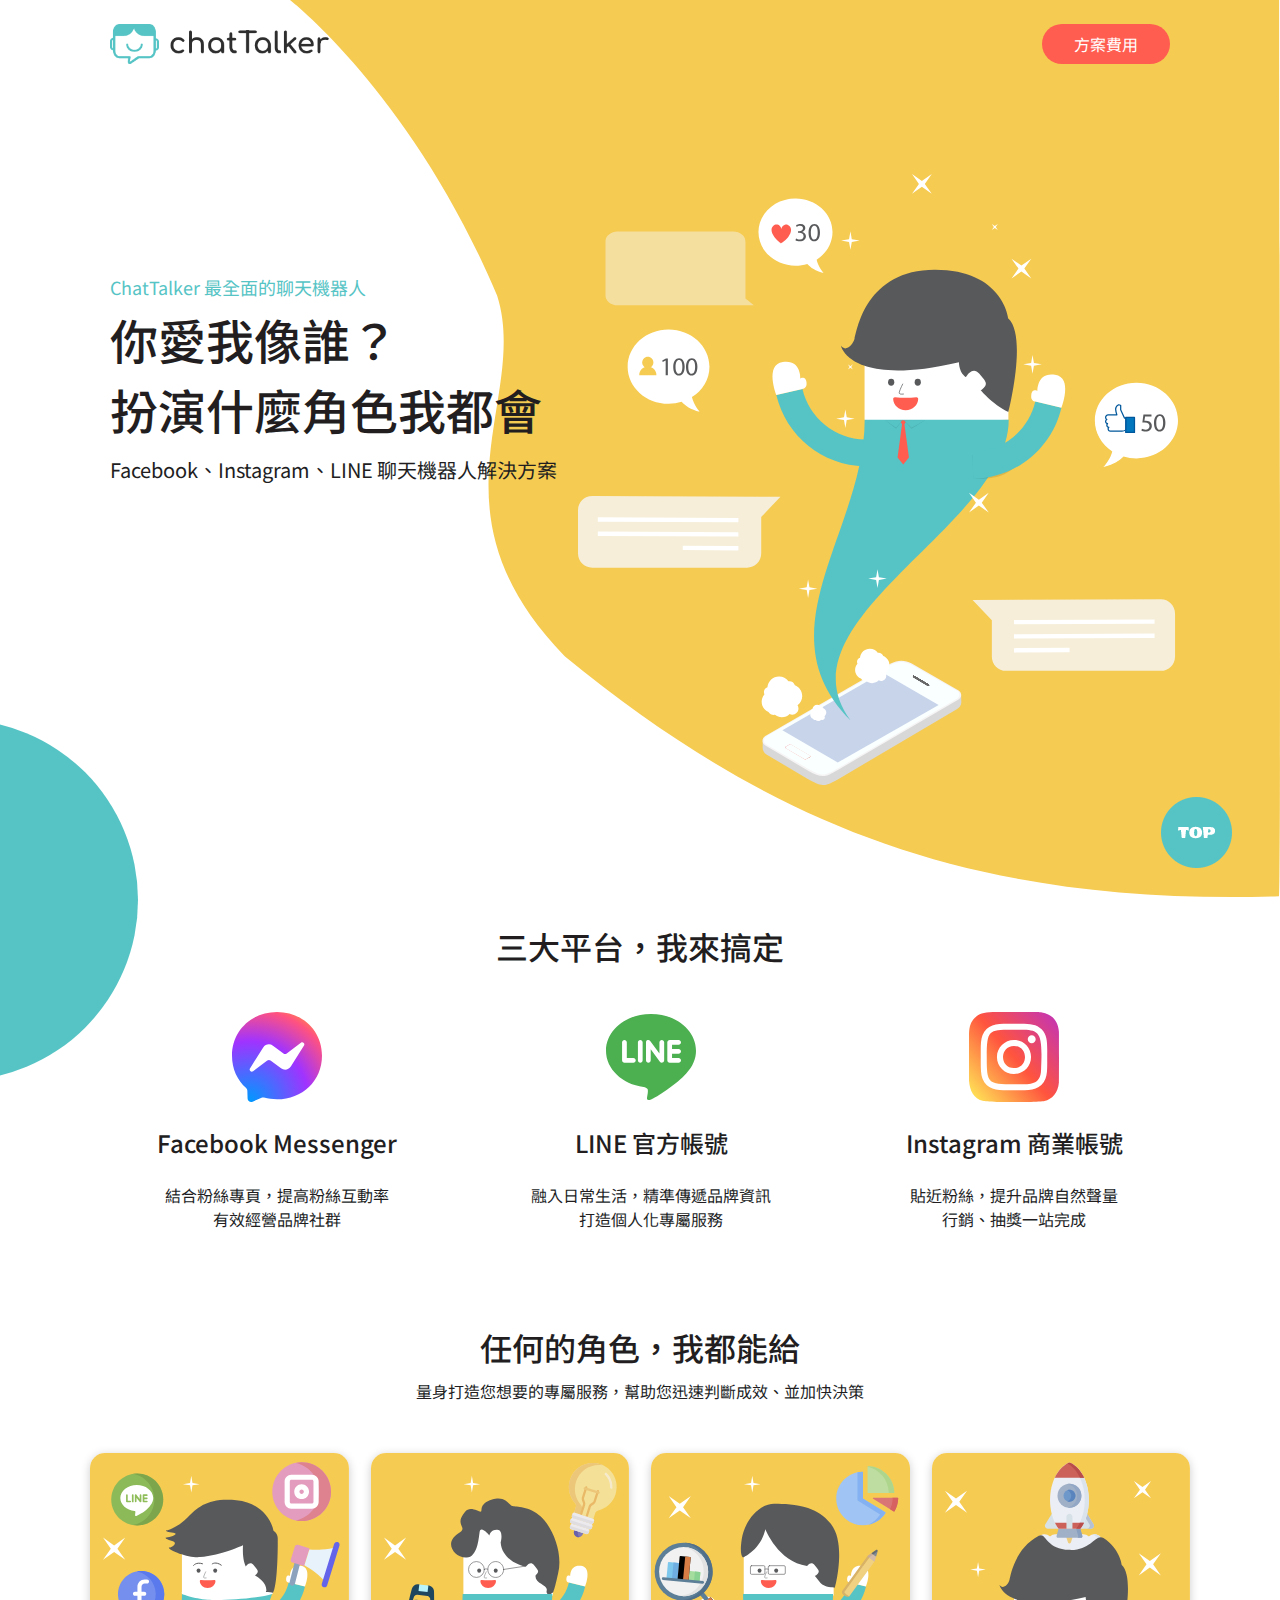
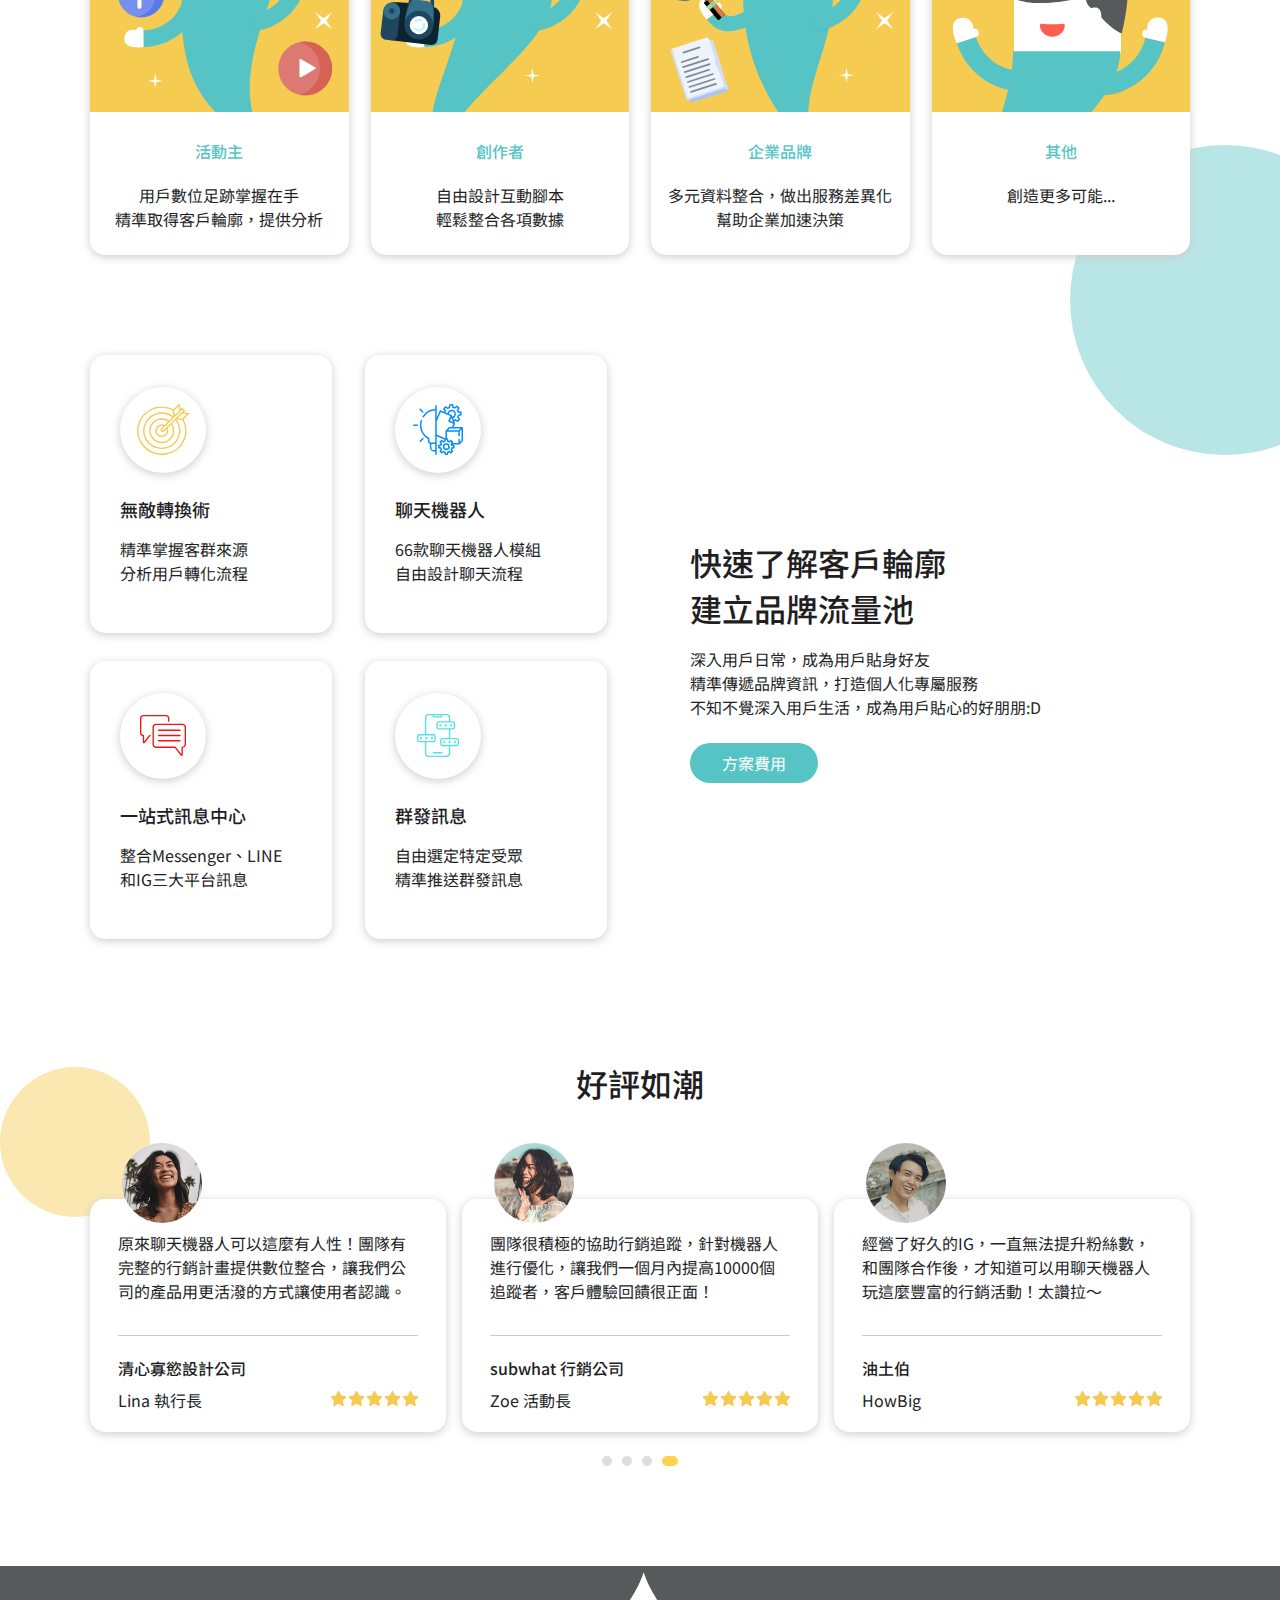
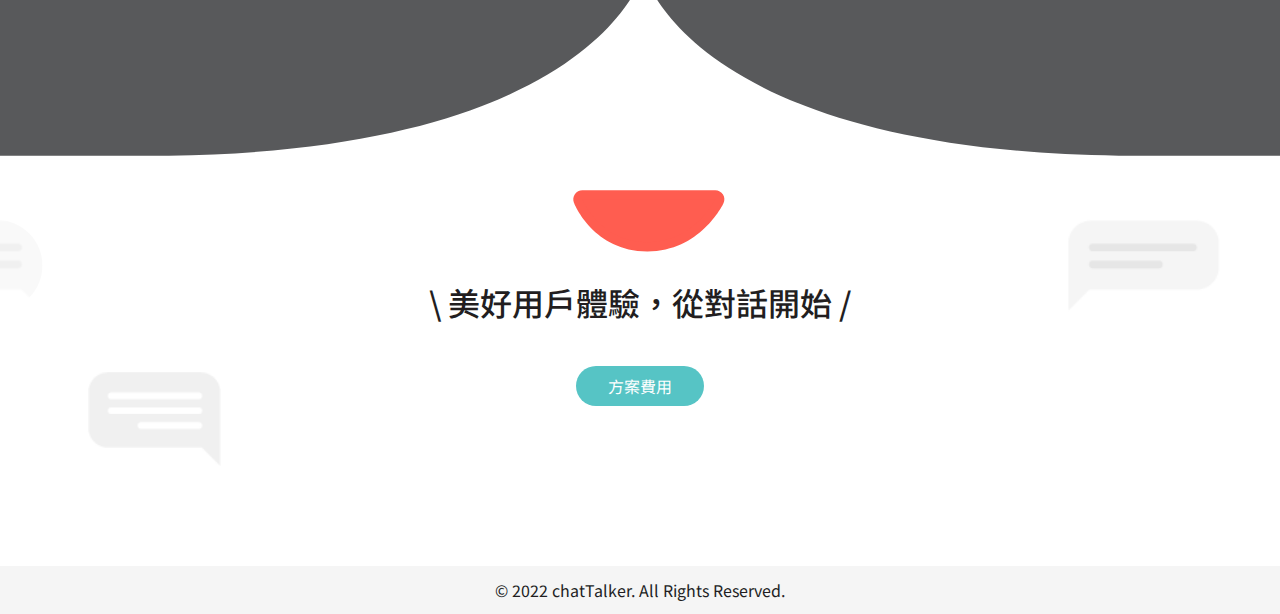
==== index.html @ 0c45737e "first commit" ====
<!DOCTYPE html>
<html lang="en">

<head>
    <meta charset="UTF-8">
    <meta http-equiv="X-UA-Compatible" content="IE=edge">
    <meta name="viewport" content="width=device-width, initial-scale=1.0">
    <title>chartTalker</title>
    <link rel="icon" href="img/favicon.ico">
    <link rel="preconnect" href="https://fonts.googleapis.com">
    <link rel="preconnect" href="https://fonts.gstatic.com" crossorigin>
    <link href="https://fonts.googleapis.com/css2?family=Noto+Sans+TC:wght@400;500;700&display=swap" rel="stylesheet">
    <link rel="stylesheet" href="css/all.css">
</head>

<body class="home">
    <section class="home-main">
        <div class="container">
            <nav class="top container">
                <h1 class="logo"><a href="#">chartTalker</a></h1>
                <a class="btn-program" href="program.html">方案費用</a>
            </nav>
            <div class="home-banner">
                <h2 class="slogan">ChatTalker 最全面的聊天機器人</h2>
                <h3 class="title">你愛我像誰？<br />扮演什麼角色我都會</h3>
                <p>Facebook、Instagram、LINE 聊天機器人解決方案</p>
            </div>
            <div class="banner-bg-ball"></div>
        </div>
    </section>
    <section class="sns">
        <div class="container">
            <h3>三大平台，我來搞定</h3>
            <ul class="sns-list">
                <li class="sns-item">
                    <img src="img/messenger.svg" alt="messenger pic">
                    <h4 class="sns-title">Facebook Messenger</h4>
                    <p>結合粉絲專頁，提高粉絲互動率<br />有效經營品牌社群</p>
                </li>
                <li class="sns-item">
                    <img src="img/line.svg" alt="line pic">
                    <h4 class="sns-title">LINE 官方帳號</h4>
                    <p>融入日常生活，精準傳遞品牌資訊<br />打造個人化專屬服務</p>
                </li>
                <li class="sns-item">
                    <img src="img/instagram.svg" alt="instagram pic">
                    <h4 class="sns-title">Instagram 商業帳號</h4>
                    <p>貼近粉絲，提升品牌自然聲量<br />行銷、抽獎一站完成</p>
                </li>
            </ul>
        </div>
    </section>
    <section class="role">
        <div class="container">
            <h3>任何的角色，我都能給</h3>
            <p>量身打造您想要的專屬服務，幫助您迅速判斷成效、並加快決策</p>
            <ul class="role-list">
                <li class="role-item">
                    <img src="img/ch01.svg" alt="角色示意圖01">
                    <h4 class="role-title">活動主</h4>
                    <p>用戶數位足跡掌握在手<br />精準取得客戶輪廓，提供分析</p>
                </li>
                <li class="role-item">
                    <img src="img/ch02.svg" alt="角色示意圖02">
                    <h4 class="role-title">創作者</h4>
                    <p>自由設計互動腳本<br />輕鬆整合各項數據</p>
                </li>
                <li class="role-item">
                    <img src="img/ch03.svg" alt="角色示意圖03">
                    <h4 class="role-title">企業品牌</h4>
                    <p>多元資料整合，做出服務差異化<br />幫助企業加速決策</p>
                </li>
                <li class="role-item">
                    <img src="img/ch04.svg" alt="角色示意圖04">
                    <h4 class="role-title">其他</h4>
                    <p>創造更多可能...</p>
                </li>
            </ul>
        </div>
        <div class="role-bg-ball"></div>
    </section>
    <section class="introduce container">
        <ul class="introduce-list">
            <li class="introduce-item">
                <div class="introduce-icon"><img src="img/icon01.svg" alt="介紹圖示01"></div>
                <h4 class="introduce-title">無敵轉換術</h4>
                <p>精準掌握客群來源<br />分析用戶轉化流程</p>
            </li>
            <li class="introduce-item">
                <div class="introduce-icon"><img src="img/icon02.svg" alt="介紹圖示02"></div>
                <h4 class="introduce-title">聊天機器人</h4>
                <p>66款聊天機器人模組<br />自由設計聊天流程</p>
            </li>
            <li class="introduce-item">
                <div class="introduce-icon"><img src="img/icon03.svg" alt="介紹圖示03"></div>
                <h4 class="introduce-title">一站式訊息中心</h4>
                <p>整合Messenger、LINE和IG三大平台訊息</p>
            </li>
            <li class="introduce-item">
                <div class="introduce-icon"><img src="img/icon04.svg" alt="介紹圖示04"></div>
                <h4 class="introduce-title">群發訊息</h4>
                <p>自由選定特定受眾<br />精準推送群發訊息</p>
            </li>
        </ul>
        <content>
            <h3>快速了解客戶輪廓<br />建立品牌流量池</h3>
            <p>深入用戶日常，成為用戶貼身好友<br />精準傳遞品牌資訊，打造個人化專屬服務<br />不知不覺深入用戶生活，成為用戶貼心的好朋朋:D</p>
            <a href="program.html" class="btn-program bg-green">方案費用</a>
        </content>
    </section>
    <section class="comment container">
        <h3>好評如潮</h3>
        <div class="comment-list">
            <div class="comment-item">
                <img src="img/user01.jpg" alt="使用者頭像01">
                <p class="comment-content">原來聊天機器人可以這麼有人性！團隊有完整的行銷計畫提供數位整合，讓我們公司的產品用更活潑的方式讓使用者認識。</p>
                <div class="profile">
                    <p class="company">清心寡慾設計公司</p>
                    <p class="position">Lina 執行長</p>
                    <div class="stars">
                        <div class="star"></div>
                        <div class="star"></div>
                        <div class="star"></div>
                        <div class="star"></div>
                        <div class="star"></div>
                    </div>
                </div>
            </div>
            <div class="comment-item">
                <img src="img/user02.jpg" alt="使用者頭像02">
                <p class="comment-content">團隊很積極的協助行銷追蹤，針對機器人進行優化，讓我們一個月內提高10000個追蹤者，客戶體驗回饋很正面！</p>
                <div class="profile">
                    <p class="company">subwhat 行銷公司</p>
                    <p class="position">Zoe 活動長</p>
                    <div class="stars">
                        <div class="star"></div>
                        <div class="star"></div>
                        <div class="star"></div>
                        <div class="star"></div>
                        <div class="star"></div>
                    </div>
                </div>
            </div>
            <div class="comment-item">
                <img src="img/user03.jpg" alt="使用者頭像03">
                <p class="comment-content">經營了好久的IG，一直無法提升粉絲數，和團隊合作後，才知道可以用聊天機器人玩這麼豐富的行銷活動！太讚拉～</p>
                <div class="profile">
                    <p class="company">油土伯</p>
                    <p class="position">HowBig</p>
                    <div class="stars">
                        <div class="star"></div>
                        <div class="star"></div>
                        <div class="star"></div>
                        <div class="star"></div>
                        <div class="star"></div>
                    </div>
                </div>
            </div>
        </div>
        <div class="comment-bg-ball"></div>
        <ul class="more">
            <li></li>
            <li></li>
            <li></li>
            <li></li>
            </div>
    </section>
    <section class="ads">
        <h3>\ 美好用戶體驗，從對話開始 /</h3>
        <a href="program.html" class="btn-program bg-green">方案費用</a>
    </section>
    <footer>
        <p>© 2022 chatTalker. All Rights Reserved.</p>
    </footer>
    <div class="gotop">
        <a href="#"><img src="img/top.png"></a>
    </div>
</body>

</html>
---- css/all.css ----
/* http://meyerweb.com/eric/tools/css/reset/ 
   v2.0 | 20110126
   License: none (public domain)
*/

html,
body,
div,
span,
applet,
object,
iframe,
h1,
h2,
h3,
h4,
h5,
h6,
p,
blockquote,
pre,
a,
abbr,
acronym,
address,
big,
cite,
code,
del,
dfn,
em,
img,
ins,
kbd,
q,
s,
samp,
small,
strike,
strong,
sub,
sup,
tt,
var,
b,
u,
i,
center,
dl,
dt,
dd,
ol,
ul,
li,
fieldset,
form,
label,
legend,
table,
caption,
tbody,
tfoot,
thead,
tr,
th,
td,
article,
aside,
canvas,
details,
embed,
figure,
figcaption,
footer,
header,
hgroup,
menu,
nav,
output,
ruby,
section,
summary,
time,
mark,
audio,
video {
    margin: 0;
    padding: 0;
    border: 0;
    font-size: 100%;
    font: inherit;
    vertical-align: baseline;
}

/* HTML5 display-role reset for older browsers */
article,
aside,
details,
figcaption,
figure,
footer,
header,
hgroup,
menu,
nav,
section {
    display: block;
}

body {
    line-height: 1;
}

ol,
ul {
    list-style: none;
}

blockquote,
q {
    quotes: none;
}

blockquote:before,
blockquote:after,
q:before,
q:after {
    content: '';
    content: none;
}

table {
    border-collapse: collapse;
    border-spacing: 0;
}

/* ＝＝＝＝＝＝＝＝＝＝＝＝＝以上為CSS RESET＝＝＝＝＝＝＝＝＝＝＝＝＝ */

*,
*::before,
*::after {
    box-sizing: border-box;
}

p {
    font-size: 16px;
}

p,
h1,
h2,
h3,
h4 {
    color: #221E1F;
}

sub {
    vertical-align: sub;
}

body {
    font-family: 'Noto Sans TC', sans-serif;
}

.home {
    background: url("../img/bg_home.svg") no-repeat top right;
    background-size: 110vh;
}

.container {
    max-width: 1100px;
    margin: 0 auto;
}

.home-main {
    background: url("../img/home.svg") 85% 60% no-repeat;
    background-size: 600px;
    height: 100vh;
    position: relative;
}

.program-main {
    background: url("../img/banner.svg") right top no-repeat;
    height: 620px;
    margin-bottom: 150px;
    position: relative;
    background-color: #F7F9FD;
    border-radius: 0 0 0 300px;
}

.program-bg-ball {
    width: 94px;
    height: 361px;
    background: url("../img/ball03.svg") no-repeat;
    background-size: 361px;
    background-position: right;
    position: absolute;
    left: 0;
    top: 100vh;
    z-index: -1;
}

.top {
    display: flex;
    justify-content: space-between;
    padding: 24px 20px;
}

.logo a {
    display: block;
    width: 220px;
    height: 40px;
    background: url("../img/logo.png") no-repeat;
    background-size: cover;
    text-indent: 101%;
    overflow: hidden;
}

.btn-program {
    display: block;
    width: 128px;
    height: 40px;
    background-color: #FF5D50;
    color: #fff;
    text-align: center;
    line-height: 40px;
    text-decoration: none;
    border-radius: 20px;
}

.btn-program:hover {
    background-color: #ff6e63;

}

.home-banner {
    padding: 30px 20px;
}

.program-banner {
    margin-top: 50px;
    padding: 30px 20px;
}

.slogan {
    margin-top: 160px;
    font-size: 18px;
    color: #56C4C5;
}

.title {
    font-size: 48px;
    font-weight: 500;
    line-height: 70px;
    margin-top: 8px;
}

.home-banner p,
.program-banner p {
    font-size: 20px;
    margin-top: 16px;
}

.banner-bg-ball {
    width: 138px;
    height: 360px;
    background: url("../img/ball01.svg");
    background-position: right;
    position: absolute;
    left: 0;
    bottom: -180px;
    z-index: -1;
}

@media (max-width:767px) {
    .top {
        border-bottom: 2px solid #FFD153;
        background-color: #fff;
    }

    .slogan {
        margin-top: 40px;
    }

    .home {
        background: url("../img/bg_home_sm.svg") 50% 530px no-repeat;
        background-size: 80%;
    }

    .home-main {
        background: url("../img/home.svg") 50% 420px no-repeat;
        background-size: 450px;
        height: 100vh;
    }

    .program-main {
        background: url("../img/banner_sm.svg") right bottom no-repeat;
        background-size: cover;
        height: 700px;
        margin-bottom: 30px;
        background-color: #F7F9FD;
        border-radius: 0 0 0 300px;

    }

    .banner-bg-ball {
        width: 78px;
        height: 320px;
        bottom: -380px;
    }
}

/* ＝＝＝＝＝＝＝＝＝＝＝以上為共用banner＝＝＝＝＝＝＝＝＝＝＝ */

.sns {
    padding: 30px 20px 0 20px;
    text-align: center;
}

.sns h3 {
    font-size: 32px;
    font-weight: 500;
}

.sns-list {
    display: flex;
    justify-content: space-around;
    margin-top: 50px;
    margin-bottom: 100px;
}

.sns-item {
    margin: 0 20px;
}

.sns-item img {
    max-width: 90px;
    height: 90px;
    margin-bottom: 24px;
}

.sns-title {
    font-size: 24px;
    line-height: 32px;
    margin-bottom: 24px;
    font-weight: 500;
}

.sns-item p {
    line-height: 24px;
}

@media (max-width:767px) {
    .sns-list {
        flex-wrap: wrap;
        margin-top: 80px;
    }

    .sns-item {
        width: 100%;
        margin-bottom: 50px;
    }
}

/* ＝＝＝＝＝＝＝＝＝＝＝＝＝以上為index-sns＝＝＝＝＝＝＝＝＝＝＝＝＝ */

.role {
    text-align: center;
    position: relative;
}

.role h3 {
    font-size: 32px;
    font-weight: 500;
}

.role p {
    margin-top: 16px;
    line-height: 24px;
}

.role-list {
    display: flex;
    justify-content: space-between;
    flex-wrap: wrap;
    margin-top: 50px;
    margin-bottom: 100px;
}

.role-item {
    width: 23.5%;
    margin-right: 12px;
    border-radius: 15px;
    overflow: hidden;
    box-shadow: 0px 2px 10px #ccc;
    background-color: #fff;
    cursor: pointer;
}

.role-item:hover {
    background-color: #e7fdfd;
}

.role-list :nth-of-type(4) {
    margin-right: 0;
}

.role-item img {
    width: 100%;
}

.role-title {
    color: #56C4C5;
    font-weight: 500;
    margin-top: 30px;
}

.role-item p {
    padding: 8px;
    line-height: 24px;
    margin-bottom: 16px;
}

.role-bg-ball {
    background: url("../img/ball02.svg");
    background-size: cover;
    width: 210px;
    height: 310px;
    position: absolute;
    right: 0;
    bottom: -200px;
    z-index: -1;
}

@media (max-width:992px) {
    .role-item {
        width: 48%;
        margin-bottom: 32px;
    }

    .role-list :nth-of-type(2n) {
        margin-right: 0;
    }
}

@media (max-width:767px) {
    .role-item {
        width: 100%;
        margin-right: 0;
    }

    .role-item {
        font-size: 24px;
    }

}

/* ＝＝＝＝＝＝＝＝＝＝＝＝＝以上為index-role＝＝＝＝＝＝＝＝＝＝＝＝＝ */

.introduce {
    display: flex;
    margin-bottom: 100px;
}

.introduce-list {
    width: 50%;
    display: flex;
    flex-wrap: wrap;
}

.introduce-item {
    width: 44%;
    margin-right: 6%;
    margin-bottom: 28px;
    padding: 0 30px;
    border-radius: 15px;
    box-shadow: 0px 2px 10px #CCC;
    background-color: #fff;
    cursor: pointer;
}

.introduce-item:hover {
    background-color: #e7fdfd;
}

.introduce-icon {
    width: 86px;
    height: 86px;
    background-color: #fff;
    display: flex;
    justify-content: center;
    align-items: center;
    border-radius: 50%;
    box-shadow: 0px 2px 10px #CCC;
    margin-top: 32px;
}

.introduce-title {
    font-size: 18px;
    font-weight: 500;
    line-height: 24px;
    margin-top: 24px;
    margin-right: 10px;
}

.introduce-item p {
    line-height: 24px;
    margin-top: 16px;
    margin-bottom: 48px;
    margin-right: 10px;
}

.introduce content {
    width: 50%;
    padding-left: 50px;
    display: flex;
    flex-direction: column;
    justify-content: center;
    align-items: flex-start;
}

.introduce content h3 {
    font-size: 32px;
    font-weight: 500;
    line-height: 46px;
}

.introduce content p {
    line-height: 24px;
    margin-top: 16px;
    margin-bottom: 24px;
}

.bg-green {
    background-color: #56C4C5;
}

.color-green {
    color: #56C4C5;
}

.bg-green:hover {
    background-color: #69dddf;
}

@media (max-width:992px) {
    .introduce {
        flex-direction: column-reverse;
    }

    .introduce-list {
        width: 100%;
        padding: 0 3%;
    }

    .introduce-item {
        margin: 3%;
        padding: 0 50px;
    }

    .introduce content {
        width: 100%;
        align-items: center;
        margin-bottom: 50px;
        padding-left: 0;
    }
}

@media (max-width:767px) {
    .introduce-item {
        width: 100%;
        display: flex;
        flex-direction: column;
        justify-content: center;
        align-items: center;
    }
}

/* ＝＝＝＝＝＝＝＝＝＝＝＝以上為index-introduce＝＝＝＝＝＝＝＝＝＝＝＝ */

.comment {
    margin-bottom: 100px;
    position: relative;
}

.comment h3 {
    font-size: 32px;
    font-weight: 500;
    text-align: center;
    margin-bottom: 100px;
}

.comment-list {
    display: flex;
    margin-bottom: 24px;
}

.comment-item {
    width: 33.3%;
    margin-right: 16px;
    position: relative;
    border-radius: 15px;
    box-shadow: 0px 2px 10px #CCC;
    background-color: #fff;
}

.comment-item img {
    width: 80px;
    height: 80px;
    border-radius: 50%;
    position: absolute;
    left: 32px;
    top: -56px;
}

.comment-content {
    line-height: 24px;
    padding: 32px 28px;
}

.comment-list :last-of-type {
    margin-right: 0;
}

.profile {
    padding: 0px 28px;
}

.profile .company {
    padding-top: 24px;
    font-weight: 500;
    border-top: 1px solid #ccc;
}

.profile .position {
    margin-top: 16px;
    margin-bottom: 24px;
}

.stars {
    width: 90px;
    height: 17px;
    display: flex;
    position: absolute;
    right: 28px;
    bottom: 24px;
}

.star {
    width: 16px;
    height: 17px;
    margin-left: 3px;
    background: url("../img/icon_star.svg") no-repeat;
    background-size: 16px;
    background-position: center center;
}

.more {
    display: flex;
    justify-content: center;
}

.more li {
    width: 10px;
    height: 10px;
    background-color: #DDD;
    border-radius: 50%;
    margin: 0 5px;
    cursor: pointer;
}

.more :last-of-type {
    width: 16px;
    border-radius: 15px;
    background-color: #FFD153;
}

.comment-bg-ball {
    width: 150px;
    height: 150px;
    background: url("../img/ball03.svg");
    background-size: cover;
    position: absolute;
    top: 0;
    left: -90px;
    z-index: -1;
}

@media (max-width:992px) {
    .comment-list {
        justify-content: center;
        flex-wrap: wrap;
    }

    .comment-item {
        width: 80%;
        margin-right: 0px;
        margin-bottom: 100px;
    }

    .comment-item img {
        left: 50%;
        transform: translateX(-50%);
    }

    .comment-bg-ball {
        width: 250px;
        height: 250px;
    }
}

/* ＝＝＝＝＝＝＝＝＝＝＝＝＝以上為index-comment＝＝＝＝＝＝＝＝＝＝＝＝＝ */

.ads {
    width: 100%;
    height: 500px;
    background: url("../img/home_footer.svg") no-repeat center top;
    background-size: cover;
    display: flex;
    flex-direction: column;
    align-items: center;
    position: relative;
    margin-bottom: 100px;
}

.ads h3 {
    font-size: 32px;
    font-weight: 500;
    padding-top: 320px;
}

.ads .bg-green {
    position: absolute;
    top: 400px;
}

/* ＝＝＝＝＝＝＝＝＝＝＝＝＝以上為index-ads＝＝＝＝＝＝＝＝＝＝＝＝＝ */

footer {
    padding: 16px;
    text-align: center;
    background-color: #F5F5F5;
}

.gotop a {
    display: block;
    width: 71px;
    height: 71px;
    position: fixed;
    right: 48px;
    bottom: 32px;
    z-index: 5;
    cursor: pointer;
}

/* ＝＝＝＝＝＝＝＝＝＝＝＝＝以上為共用footer＝＝＝＝＝＝＝＝＝＝＝＝＝ */

.choice {
    margin-bottom: 100px;
}

.choice h3 {
    font-size: 32px;
    line-height: 48px;
    font-weight: 500;
    text-align: center;
}

.choice .choice-pick {
    margin-top: 60px;
    margin-bottom: 70px;
    display: flex;
    justify-content: center;
    overflow-y: hidden;
    overflow-x: auto;
}

.choice-pick li a {
    display: block;
    width: 130px;
    height: 50px;
    font-size: 18px;
    color: #56C4C5;
    border: 1px solid #56C4C5;
    border-radius: 20px;
    margin: 0 8px;
    text-align: center;
    line-height: 50px;
    text-decoration: none;
}

.choice ul li a:hover {
    background-color: #56C4C5;
    color: #fff;
}

.choice .content {
    display: flex;
    justify-content: space-between;
}

.basic,
.standard {
    width: 50%;
    margin: 0 15px;
    box-shadow: 0px 2px 10px #ddd;
    display: flex;
    flex-direction: column;
    align-items: center;
    background-color: #fff;
    z-index: 5;
}

.basic h4,
.standard h4 {
    width: 100%;
    font-size: 24px;
    font-weight: 500;
    text-align: center;
    padding-top: 16px;
    padding-bottom: 20px;
    border-bottom: 1px solid #ddd;
}

.detail {
    margin-top: 24px;
    margin-bottom: 32px;
    text-align: center;
    line-height: 24px;
}

.calculate {
    display: flex;
    justify-content: center;
    align-items: center;
}

.calculate li {
    padding: 12px 12px;
    margin: 0 5px;
    background-color: #F5F5F5;
    border-radius: 20px;
    font-size: 12px;
    text-align: center;
    line-height: 28px;
}

.calculate :nth-child(2) {
    padding: 0;
    width: 16px;
    text-align: center;
    background: none;
}

.calculate li .mark {
    color: #56C4C5;
}

.calculate span {
    font-size: 32px;
}

.calculate li sub {
    font-size: 12px;
    font-weight: 500;
}

.check {
    width: 80%;
    margin-top: 32px;
    margin-left: 20px;
}

.check li {
    margin-bottom: 16px;
    line-height: 24px;
}

.check li img {
    margin-right: 10px;
}

.check-btn {
    display: block;
    width: 136px;
    height: 50px;
    margin-top: 24px;
    text-align: center;
    line-height: 50px;
    text-decoration: none;
    background-color: #56C4C5;
    font-size: 18px;
    color: #fff;
    border-radius: 20px;
    margin-bottom: 44px;
}

.check-btn:hover {
    background-color: #69dddf;
}

@media (max-width:767px) {
    .choice .choice-pick {
        justify-content: flex-start;
        margin-left: 30px;
        margin-right: 30px;
    }

    .choice .content {
        flex-direction: column;
        align-items: center;
    }

    .basic,
    .standard {
        width: 90%;
        margin: 30px 20px;
    }

    .calculate li {
        padding: 24px 32px;
        margin: 0 10px;
    }

    .check {
        width: 65%;
        margin-left: 10px;
    }
}

/* ＝＝＝＝＝＝＝＝＝＝＝＝＝以上為choice＝＝＝＝＝＝＝＝＝＝＝＝＝ */

.qna {
    margin-bottom: 100px;
}

.qna h3 {
    font-size: 32px;
    font-weight: 500;
    text-align: center;
}

.qna-list {
    margin-top: 48px;
    margin-right: 15px;
    margin-left: 15px;
    display: flex;
    flex-direction: column;
}

.qna-title div {
    display: flex;
    justify-content: space-between;
    padding: 16px 32px;
    margin-bottom: 16px;
    box-shadow: 0px 2px 10px #DDD;
    border-radius: 8px;
}

.qna-title div p {
    font-size: 18px;
    font-weight: 500;
}

.qna-action {
    display: flex;
    flex-direction: column;
    padding: 16px 32px;
    box-shadow: 0px 2px 10px #DDD;
    border-radius: 8px;
}

.qna-action div {
    display: flex;
    flex-direction: row;
    justify-content: space-between;
    align-items: center;
    margin-bottom: 24px;
}

.qna-action div p {
    font-size: 18px;
    color: #56C4C5;
    font-weight: 500;
}

.qna-ans {
    line-height: 32px;
    margin-bottom: 32px;
}
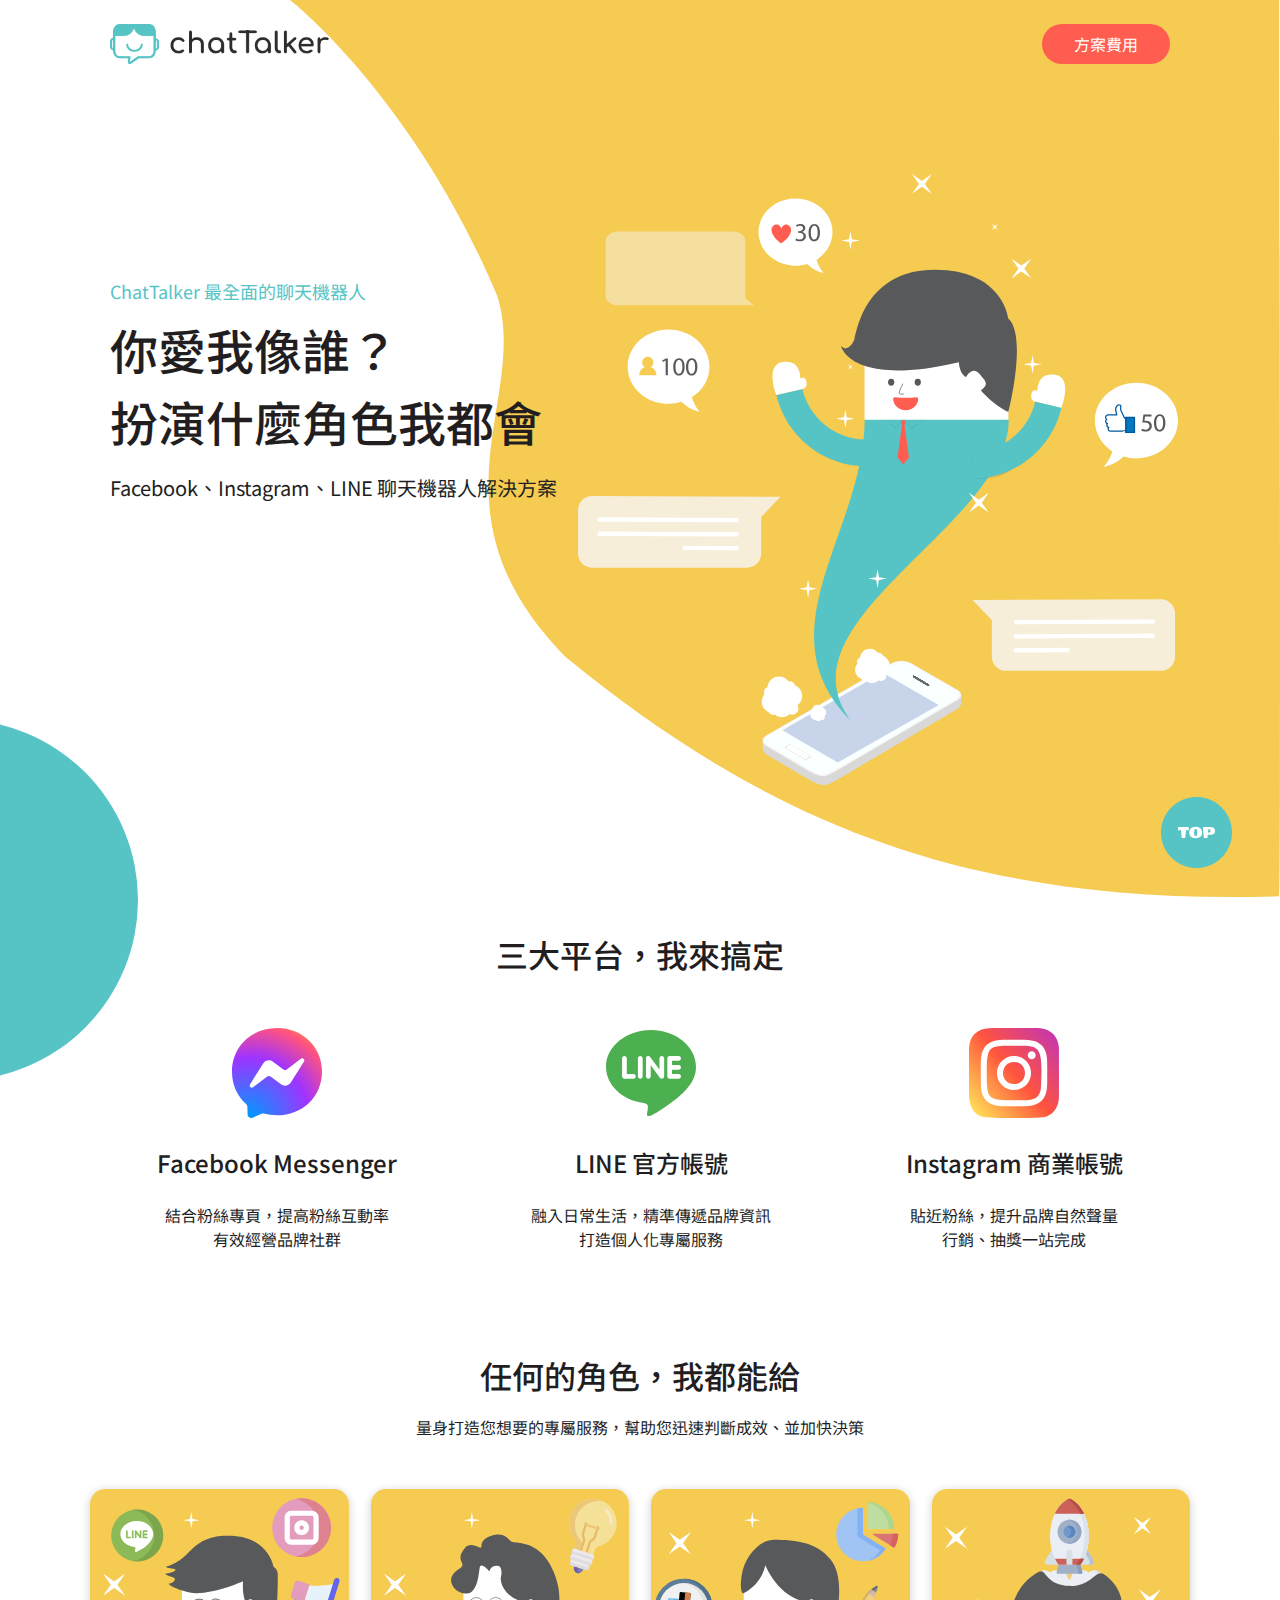
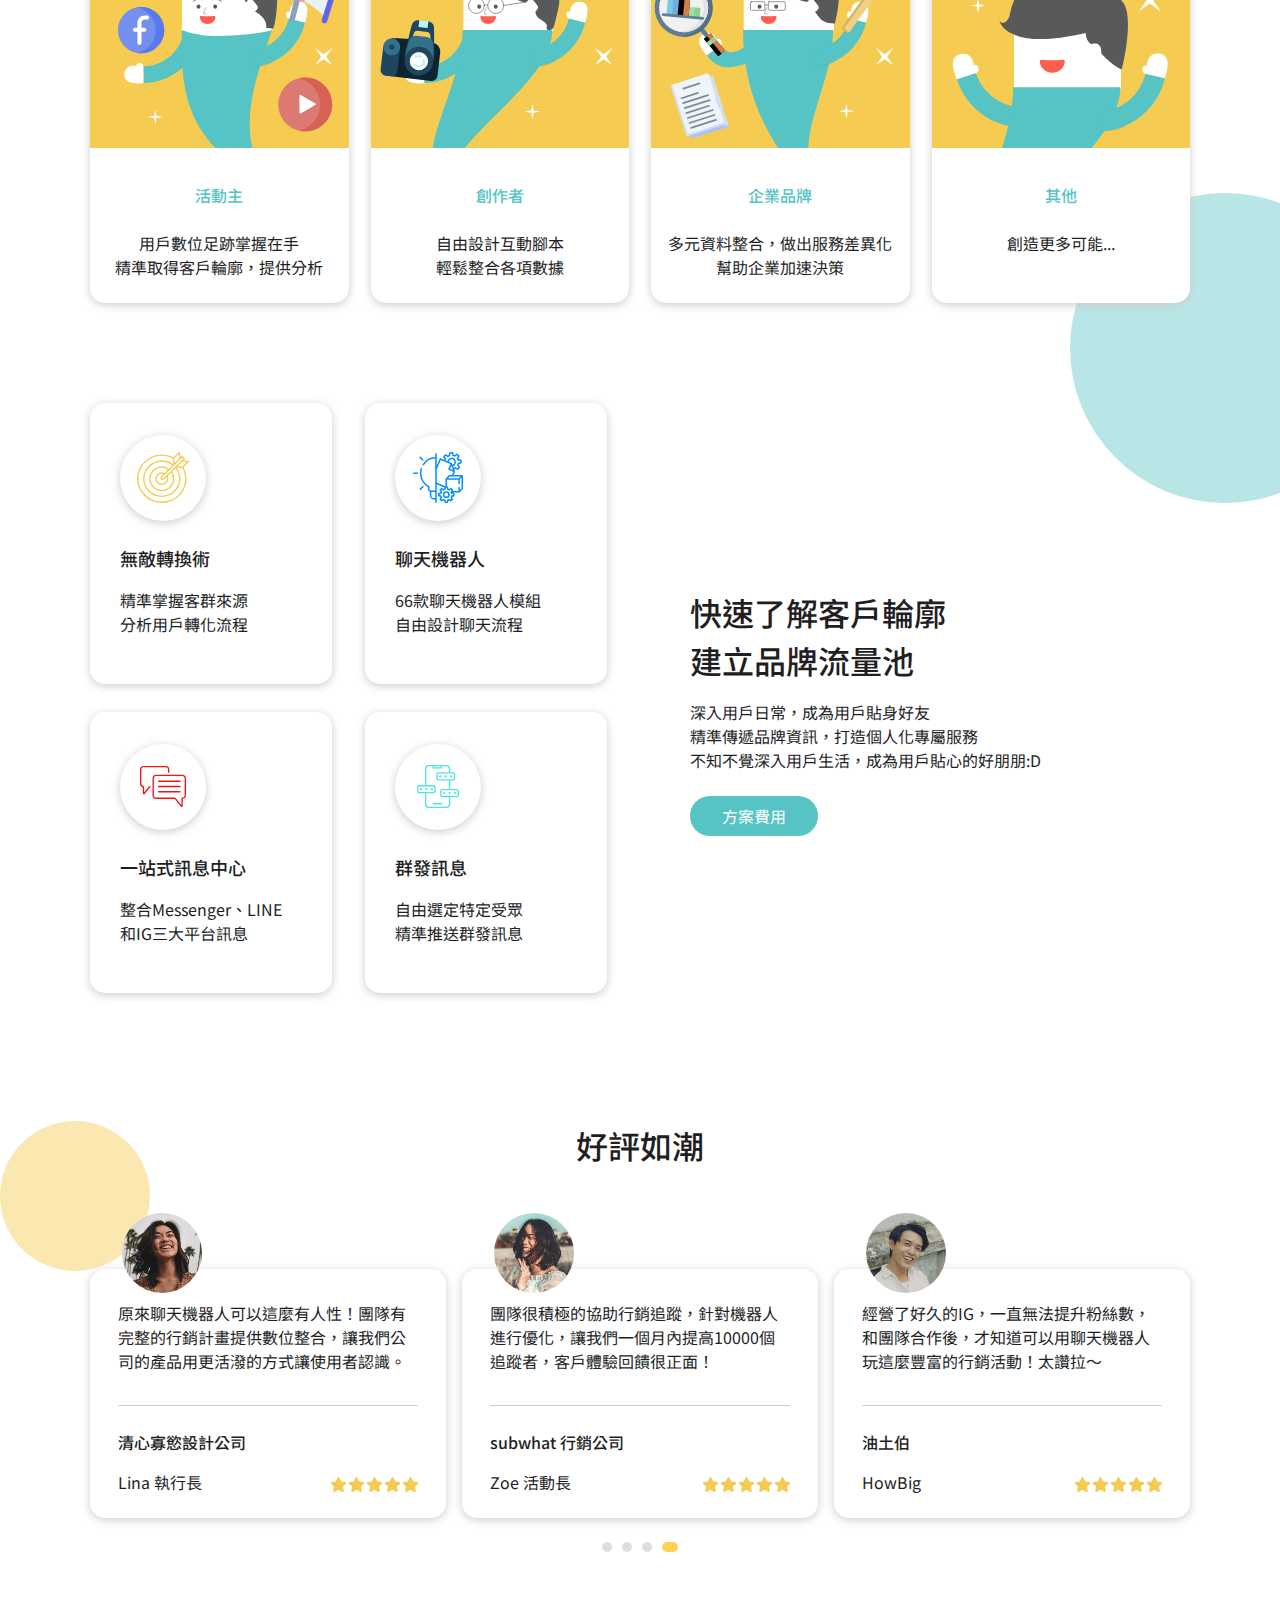
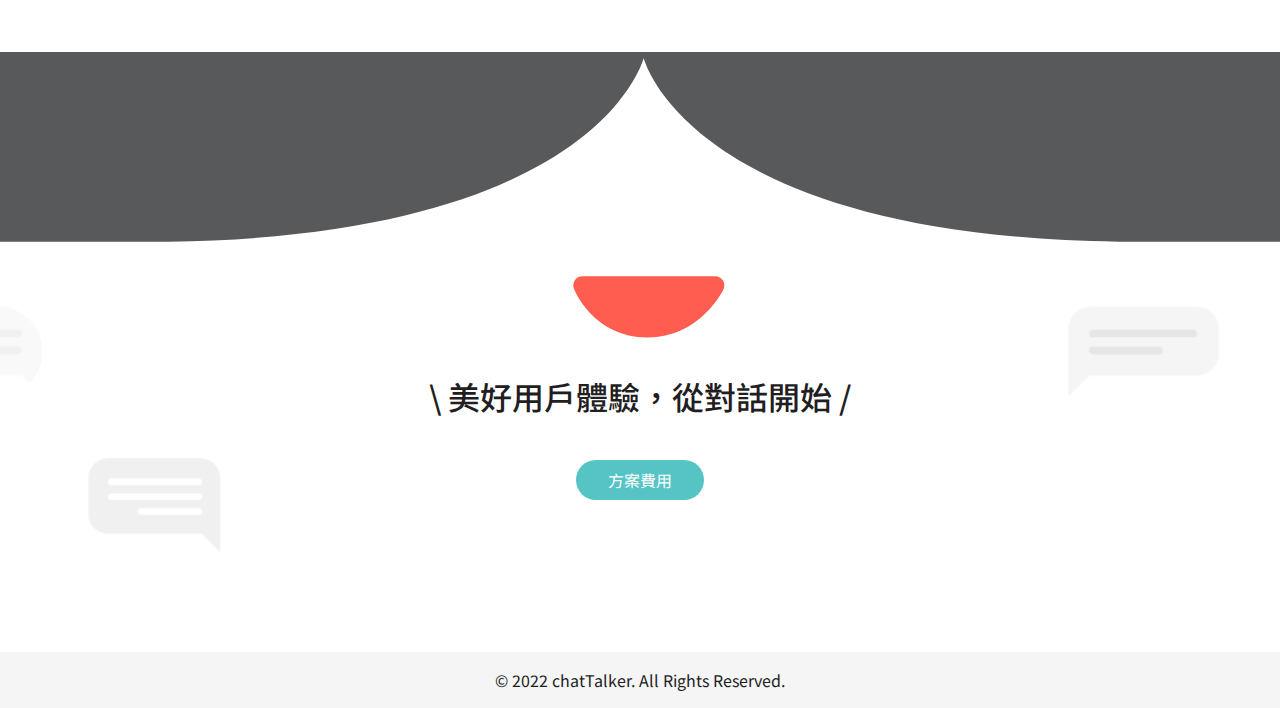
==== commit faed90d1: "opinions fixed" ====
--- a/index.html
+++ b/index.html
@@ -102,16 +102,16 @@
                 <p>自由選定特定受眾<br />精準推送群發訊息</p>
             </li>
         </ul>
-        <content>
+        <div class="content">
             <h3>快速了解客戶輪廓<br />建立品牌流量池</h3>
             <p>深入用戶日常，成為用戶貼身好友<br />精準傳遞品牌資訊，打造個人化專屬服務<br />不知不覺深入用戶生活，成為用戶貼心的好朋朋:D</p>
             <a href="program.html" class="btn-program bg-green">方案費用</a>
-        </content>
+        </div>
     </section>
     <section class="comment container">
         <h3>好評如潮</h3>
-        <div class="comment-list">
-            <div class="comment-item">
+        <ul class="comment-list">
+            <li class="comment-item">
                 <img src="img/user01.jpg" alt="使用者頭像01">
                 <p class="comment-content">原來聊天機器人可以這麼有人性！團隊有完整的行銷計畫提供數位整合，讓我們公司的產品用更活潑的方式讓使用者認識。</p>
                 <div class="profile">
@@ -125,8 +125,8 @@
                         <div class="star"></div>
                     </div>
                 </div>
-            </div>
-            <div class="comment-item">
+            </li>
+            <li class="comment-item">
                 <img src="img/user02.jpg" alt="使用者頭像02">
                 <p class="comment-content">團隊很積極的協助行銷追蹤，針對機器人進行優化，讓我們一個月內提高10000個追蹤者，客戶體驗回饋很正面！</p>
                 <div class="profile">
@@ -140,8 +140,8 @@
                         <div class="star"></div>
                     </div>
                 </div>
-            </div>
-            <div class="comment-item">
+            </li>
+            <li class="comment-item">
                 <img src="img/user03.jpg" alt="使用者頭像03">
                 <p class="comment-content">經營了好久的IG，一直無法提升粉絲數，和團隊合作後，才知道可以用聊天機器人玩這麼豐富的行銷活動！太讚拉～</p>
                 <div class="profile">
@@ -155,8 +155,8 @@
                         <div class="star"></div>
                     </div>
                 </div>
-            </div>
-        </div>
+            </li>
+        </ul>
         <div class="comment-bg-ball"></div>
         <ul class="more">
             <li></li>
--- a/css/all.css
+++ b/css/all.css
@@ -160,6 +160,7 @@
 
 body {
     font-family: 'Noto Sans TC', sans-serif;
+    line-height: 1.5;
 }
 
 .home {
@@ -251,7 +252,6 @@
 .title {
     font-size: 48px;
     font-weight: 500;
-    line-height: 70px;
     margin-top: 8px;
 }
 
@@ -278,17 +278,33 @@
         background-color: #fff;
     }
 
+    .btn-program {
+        width: 100px;
+    }
+
     .slogan {
         margin-top: 40px;
     }
 
+    .title {
+        font-size: 32px;
+        line-height: 42px;
+        padding: 16px;
+    }
+
+    .home-banner p,
+    .program-banner p {
+        padding: 0 16px;
+        margin-top: 0;
+    }
+
     .home {
-        background: url("../img/bg_home_sm.svg") 50% 530px no-repeat;
+        background: url("../img/bg_home_sm.svg") 50% 420px no-repeat;
         background-size: 80%;
     }
 
     .home-main {
-        background: url("../img/home.svg") 50% 420px no-repeat;
+        background: url("../img/home.svg") 50% 350px no-repeat;
         background-size: 450px;
         height: 100vh;
     }
@@ -300,7 +316,6 @@
         margin-bottom: 30px;
         background-color: #F7F9FD;
         border-radius: 0 0 0 300px;
-
     }
 
     .banner-bg-ball {
@@ -310,6 +325,13 @@
     }
 }
 
+@media (max-width:576px) {
+    .home-main {
+        background: url("../img/home.svg") 50% 350px no-repeat;
+        background-size: 450px;
+    }
+}
+
 /* ＝＝＝＝＝＝＝＝＝＝＝以上為共用banner＝＝＝＝＝＝＝＝＝＝＝ */
 
 .sns {
@@ -346,14 +368,11 @@
     font-weight: 500;
 }
 
-.sns-item p {
-    line-height: 24px;
-}
-
 @media (max-width:767px) {
     .sns-list {
         flex-wrap: wrap;
         margin-top: 80px;
+        margin-bottom: 50px;
     }
 
     .sns-item {
@@ -376,7 +395,6 @@
 
 .role p {
     margin-top: 16px;
-    line-height: 24px;
 }
 
 .role-list {
@@ -417,7 +435,6 @@
 
 .role-item p {
     padding: 8px;
-    line-height: 24px;
     margin-bottom: 16px;
 }
 
@@ -444,15 +461,24 @@
 }
 
 @media (max-width:767px) {
+    .role p {
+        padding: 0 50px;
+    }
+
+    .role-list {
+        margin-top: 20px;
+    }
+
     .role-item {
         width: 100%;
-        margin-right: 0;
-    }
-
-    .role-item {
         font-size: 24px;
-    }
-
+        margin: 30px;
+    }
+
+    .role-list :nth-of-type(2n) {
+        margin: 30px;
+
+    }
 }
 
 /* ＝＝＝＝＝＝＝＝＝＝＝＝＝以上為index-role＝＝＝＝＝＝＝＝＝＝＝＝＝ */
@@ -498,19 +524,17 @@
 .introduce-title {
     font-size: 18px;
     font-weight: 500;
-    line-height: 24px;
     margin-top: 24px;
     margin-right: 10px;
 }
 
 .introduce-item p {
-    line-height: 24px;
     margin-top: 16px;
     margin-bottom: 48px;
     margin-right: 10px;
 }
 
-.introduce content {
+.introduce .content {
     width: 50%;
     padding-left: 50px;
     display: flex;
@@ -519,14 +543,12 @@
     align-items: flex-start;
 }
 
-.introduce content h3 {
+.introduce .content h3 {
     font-size: 32px;
     font-weight: 500;
-    line-height: 46px;
-}
-
-.introduce content p {
-    line-height: 24px;
+}
+
+.introduce .content p {
     margin-top: 16px;
     margin-bottom: 24px;
 }
@@ -558,7 +580,7 @@
         padding: 0 50px;
     }
 
-    .introduce content {
+    .introduce .content {
         width: 100%;
         align-items: center;
         margin-bottom: 50px;
@@ -568,7 +590,8 @@
 
 @media (max-width:767px) {
     .introduce-item {
-        width: 100%;
+        width: 90%;
+        margin: 3% 10%;
         display: flex;
         flex-direction: column;
         justify-content: center;
@@ -614,7 +637,6 @@
 }
 
 .comment-content {
-    line-height: 24px;
     padding: 32px 28px;
 }
 
@@ -687,6 +709,10 @@
 }
 
 @media (max-width:992px) {
+    .comment h3 {
+        margin-bottom: 130px;
+    }
+
     .comment-list {
         justify-content: center;
         flex-wrap: wrap;
@@ -696,6 +722,10 @@
         width: 80%;
         margin-right: 0px;
         margin-bottom: 100px;
+    }
+
+    .comment-list :nth-child(3) {
+        margin-bottom: 50px;
     }
 
     .comment-item img {
@@ -729,9 +759,15 @@
     padding-top: 320px;
 }
 
-.ads .bg-green {
-    position: absolute;
-    top: 400px;
+.ads .btn-program {
+    margin-top: 40px;
+}
+
+@media (max-width:767px) {
+    .ads h3 {
+        padding-top: 340px;
+        font-size: 24px;
+    }
 }
 
 /* ＝＝＝＝＝＝＝＝＝＝＝＝＝以上為index-ads＝＝＝＝＝＝＝＝＝＝＝＝＝ */
@@ -761,7 +797,6 @@
 
 .choice h3 {
     font-size: 32px;
-    line-height: 48px;
     font-weight: 500;
     text-align: center;
 }
@@ -778,7 +813,6 @@
 .choice-pick li a {
     display: block;
     width: 130px;
-    height: 50px;
     font-size: 18px;
     color: #56C4C5;
     border: 1px solid #56C4C5;
@@ -826,7 +860,6 @@
     margin-top: 24px;
     margin-bottom: 32px;
     text-align: center;
-    line-height: 24px;
 }
 
 .calculate {
@@ -873,7 +906,6 @@
 
 .check li {
     margin-bottom: 16px;
-    line-height: 24px;
 }
 
 .check li img {
@@ -883,7 +915,6 @@
 .check-btn {
     display: block;
     width: 136px;
-    height: 50px;
     margin-top: 24px;
     text-align: center;
     line-height: 50px;
@@ -900,6 +931,15 @@
 }
 
 @media (max-width:767px) {
+    .choice {
+        margin-bottom: 50px;
+    }
+
+    .choice h3 {
+        font-size: 28px;
+        padding: 0 20px;
+    }
+
     .choice .choice-pick {
         justify-content: flex-start;
         margin-left: 30px;
@@ -918,7 +958,7 @@
     }
 
     .calculate li {
-        padding: 24px 32px;
+        padding: 24px 16px;
         margin: 0 10px;
     }
 
@@ -944,20 +984,23 @@
     margin-top: 48px;
     margin-right: 15px;
     margin-left: 15px;
-    display: flex;
-    flex-direction: column;
-}
-
-.qna-title div {
+}
+
+.qna-title {
     display: flex;
     justify-content: space-between;
     padding: 16px 32px;
     margin-bottom: 16px;
     box-shadow: 0px 2px 10px #DDD;
     border-radius: 8px;
-}
-
-.qna-title div p {
+    cursor: pointer;
+}
+
+.qna-title:hover {
+    background-color: #e7fdfd;
+}
+
+.qna-title p {
     font-size: 18px;
     font-weight: 500;
 }
@@ -968,6 +1011,11 @@
     padding: 16px 32px;
     box-shadow: 0px 2px 10px #DDD;
     border-radius: 8px;
+    cursor: pointer;
+}
+
+.qna-action:hover {
+    background-color: #e7fdfd;
 }
 
 .qna-action div {
@@ -987,4 +1035,19 @@
 .qna-ans {
     line-height: 32px;
     margin-bottom: 32px;
+}
+
+@media (max-width:767px) {
+    .qna-list {
+        margin-right: 20px;
+        margin-left: 20px;
+    }
+
+    .qna-title {
+        padding: 16px 20px;
+    }
+
+    .qna-action {
+        padding: 16px 20px;
+    }
 }